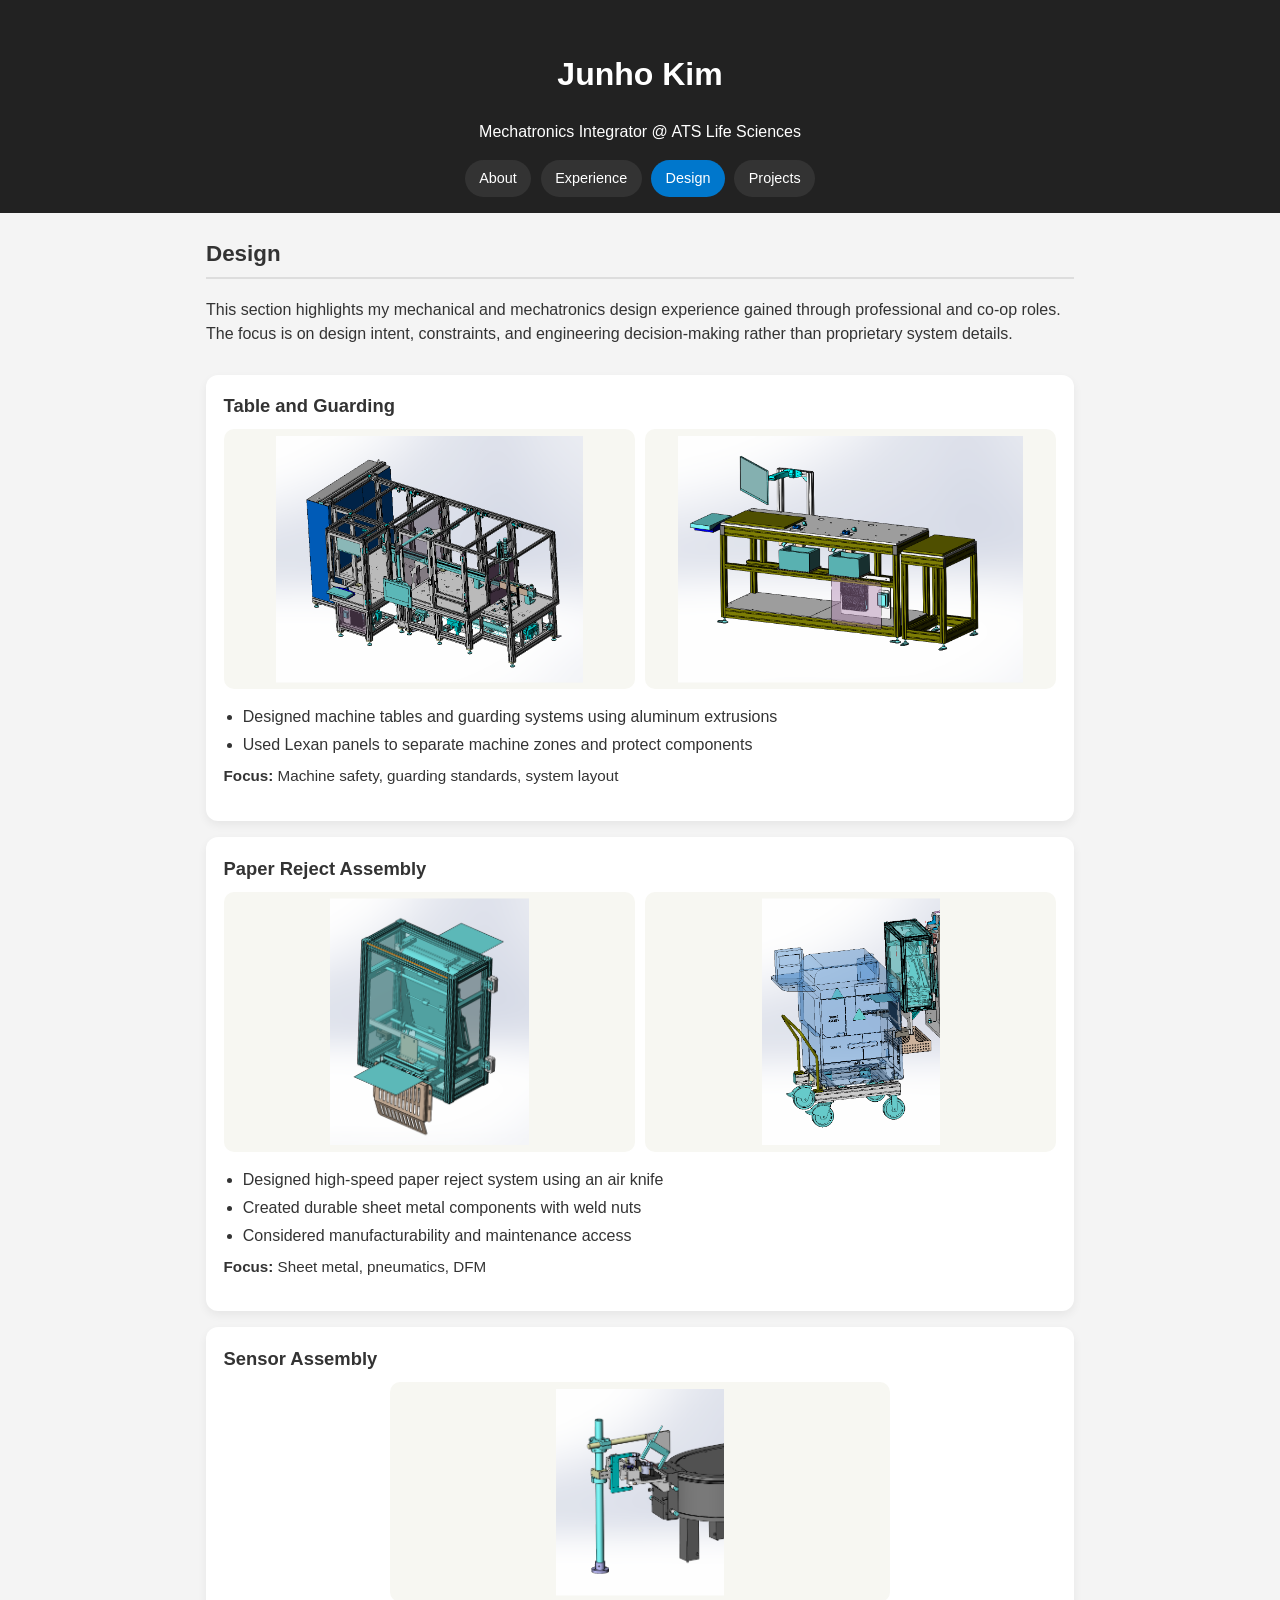
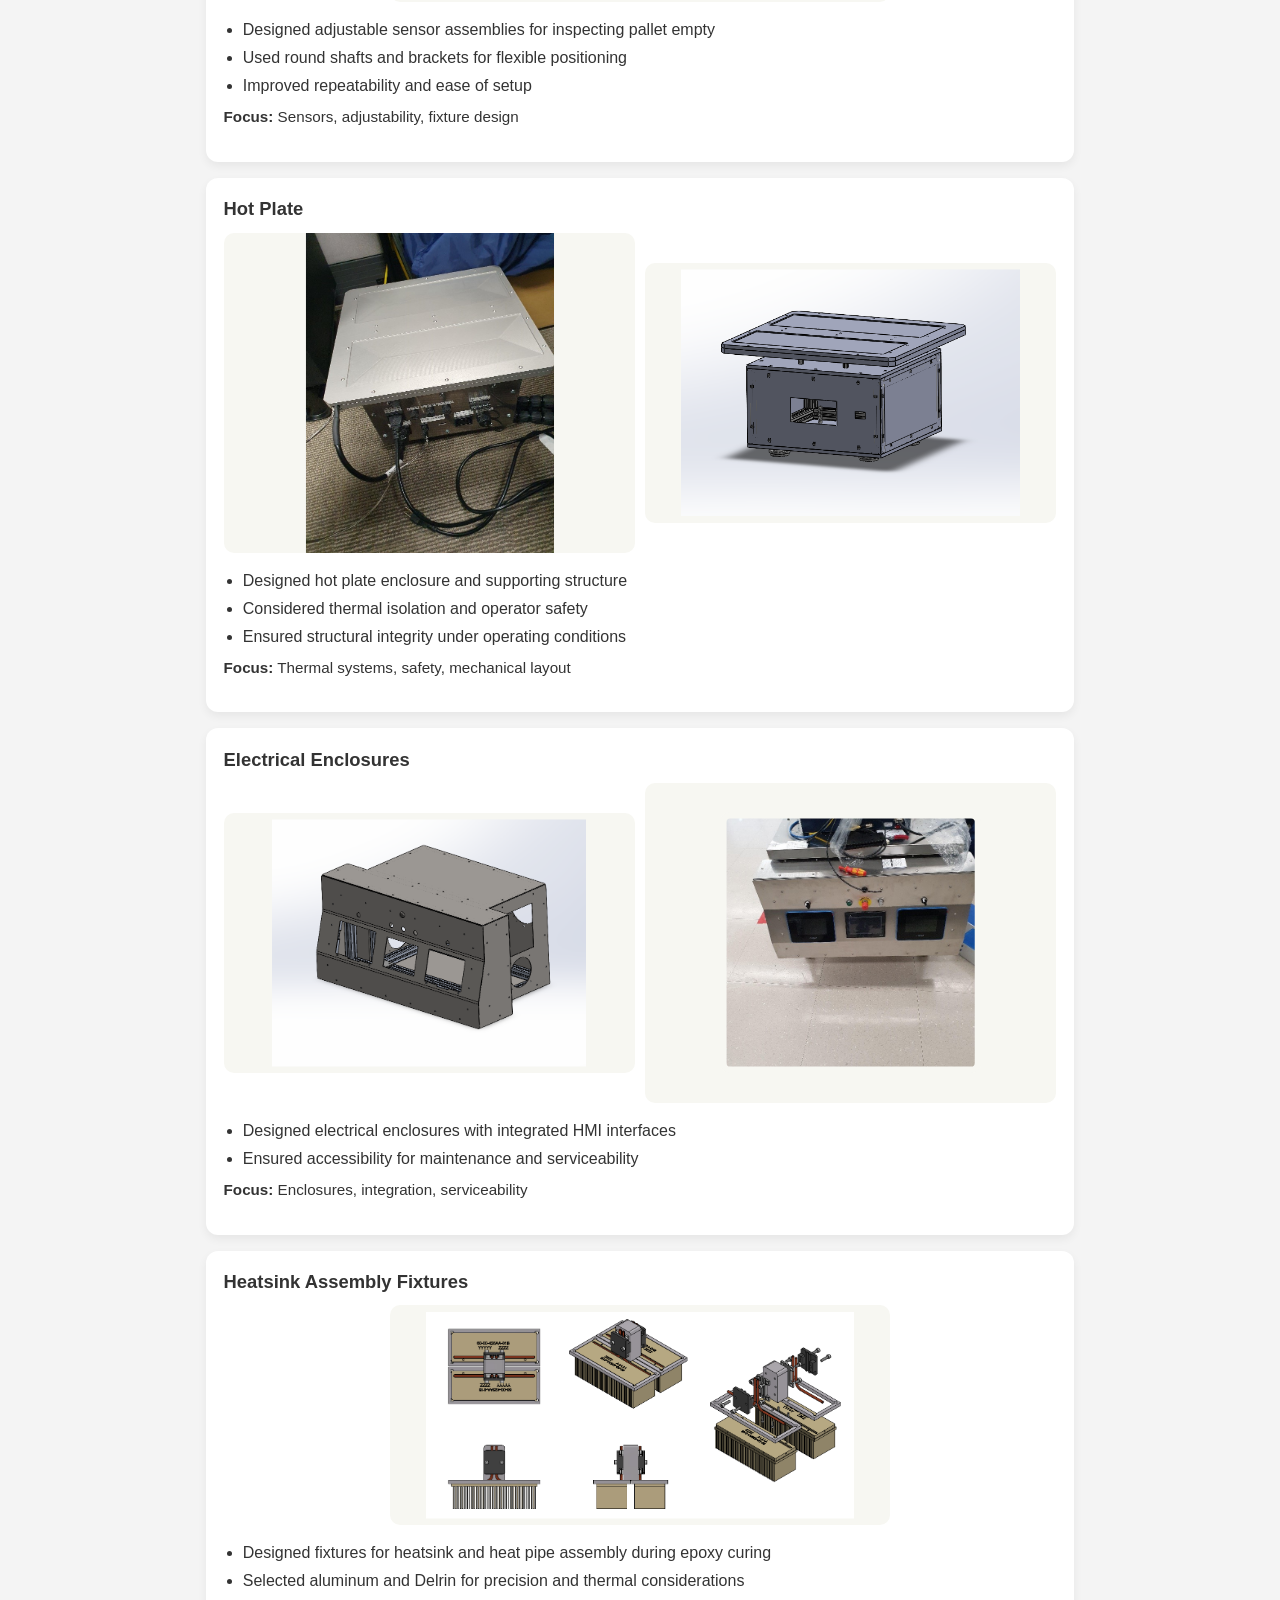
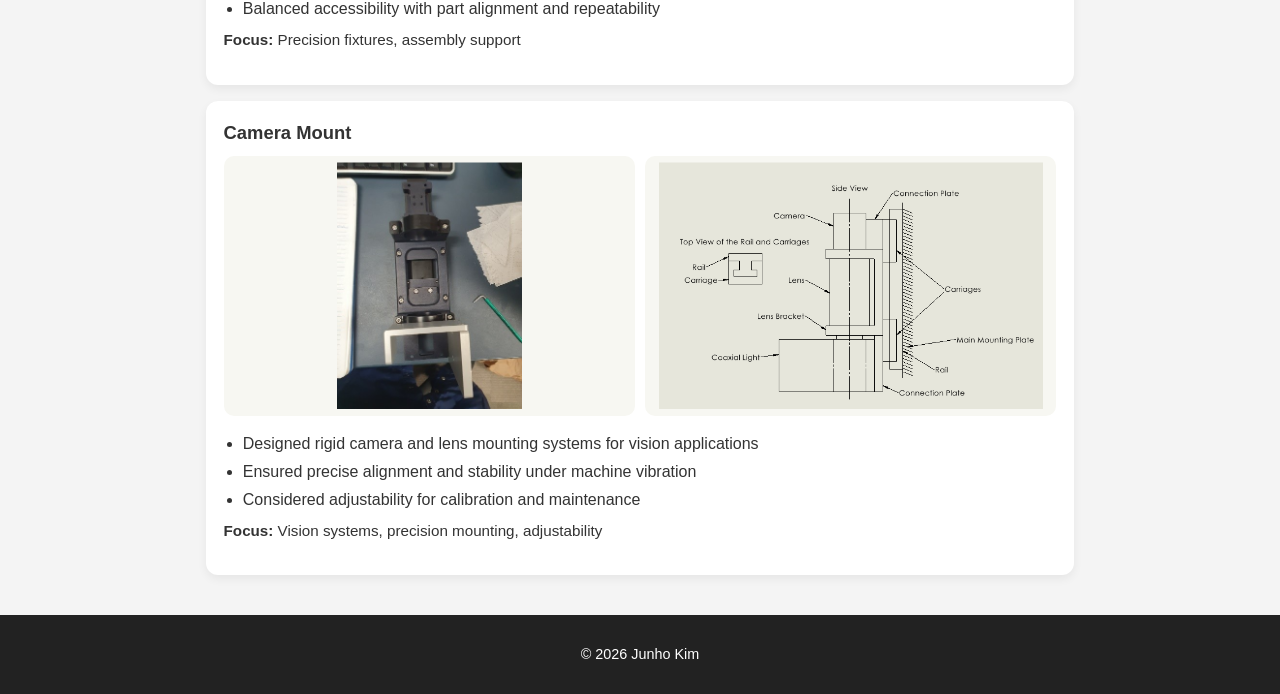
==== design.html @ 7c8ccdce "initial save" ====
<!DOCTYPE html>
<html lang="en">
<head>
  <meta charset="UTF-8" />
  <title>Junho Kim | Design</title>
  <meta name="viewport" content="width=device-width, initial-scale=1.0" />
  <link rel="icon" href="favicon.ico">
  <link rel="stylesheet" href="style.css">
</head>

<body>
  <header>
    <h1>Junho Kim</h1>
    <p>Mechatronics Integrator @ ATS Life Sciences</p>

    <nav>
      <a class="tab" href="index.html">About</a>
      <a class="tab" href="experience.html">Experience</a>
      <a class="tab active" href="design.html">Design</a>
      <a class="tab" href="projects.html">Projects</a>
    </nav>
  </header>

  <main>
    <section>
      <h2>Design</h2>
      <p>
        This section highlights my mechanical and mechatronics design experience
        gained through professional and co-op roles. The focus is on design
        intent, constraints, and engineering decision-making rather than
        proprietary system details.
      </p>
    </section>

    <section>
      <div class="card">  <!-- Table and Guarding -->
        <h3>Table and Guarding</h3>
        <div class="image-row">
          <a href="#img-table-1">
            <img src="images/table-guarding-1.png" alt="Table and guarding image 1">
          </a>
          <a href="#img-table-2">
            <img src="images/table-guarding-2.png" alt="Table and guarding image 2">
          </a>
        </div>
        <ul>
          <li>Designed machine tables and guarding systems using aluminum extrusions</li>
          <li>Used Lexan panels to separate machine zones and protect components</li>
        </ul>
        <p><strong>Focus:</strong> Machine safety, guarding standards, system layout</p>
      </div>

      <div class="card">  <!-- Paper Reject -->
        <h3>Paper Reject Assembly</h3>
        <div class="image-row">
          <a href="#img-paper-1">
            <img src="images/Paper-Reject-1.png" alt="Paper reject assembly image 1">
          </a>
          <a href="#img-paper-2">
            <img src="images/Paper-Reject-2.png" alt="Paper reject assembly image 2">
          </a>
        </div>
        <ul>
          <li>Designed high-speed paper reject system using an air knife</li>
          <li>Created durable sheet metal components with weld nuts</li>
          <li>Considered manufacturability and maintenance access</li>
        </ul>
        <p><strong>Focus:</strong> Sheet metal, pneumatics, DFM</p>
      </div>

      <div class="card">  <!-- Sensor Assembly -->
        <h3>Sensor Assembly</h3>
        <a href="#img-sensor">
          <img class="design-image" src="images/Empty-sensor-2.png" alt="Sensor fixture assembly">
        </a>
        <ul>
          <li>Designed adjustable sensor assemblies for inspecting pallet empty</li>
          <li>Used round shafts and brackets for flexible positioning</li>
          <li>Improved repeatability and ease of setup</li>
        </ul>
        <p><strong>Focus:</strong> Sensors, adjustability, fixture design</p>
      </div>

      <div class="card"> <!-- Hot Plate -->
        <h3>Hot Plate</h3>
        <div class="image-row">
          <a href="#img-hotplate-1" class="rotated-frame">
            <img src="images/Hot-Plate-1.jpg" alt="Hot Plate image 1">
          </a>
          <a href="#img-hotplate-2">
            <img src="images/Hot-Plate-2.png" alt="Hot Plate image 2">
          </a>
        </div>
        <ul>
          <li>Designed hot plate enclosure and supporting structure</li>
          <li>Considered thermal isolation and operator safety</li>
          <li>Ensured structural integrity under operating conditions</li>
        </ul>
        <p><strong>Focus:</strong> Thermal systems, safety, mechanical layout</p>
      </div>

      <div class="card">  <!-- Electrical enclosures -->
        <h3>Electrical Enclosures</h3> 
        <div class="image-row">
          <a href="#img-electrical-1">
            <img src="images/electrical-enclosure-1.png" alt="Electrical enclosures image 1">
          </a>
          <a href="#img-electrical-2" class="rotated-frame">
            <img src="images/electrical-enclosure-2.jpg" alt="Electrical enclosures image 2">
          </a>
        </div>
        <ul>
          <li>Designed electrical enclosures with integrated HMI interfaces</li>
          <li>Ensured accessibility for maintenance and serviceability</li>
        </ul>
        <p><strong>Focus:</strong> Enclosures, integration, serviceability</p>
      </div>

      <div class="card">  <!-- Heatsink -->
        <h3>Heatsink Assembly Fixtures</h3>
        <a href="#img-heatsink">
          <img class="design-image" src="images/Heatsink.png" alt="Heatsink assembly fixture">
        </a>
        <ul>
          <li>Designed fixtures for heatsink and heat pipe assembly during epoxy curing</li>
          <li>Selected aluminum and Delrin for precision and thermal considerations</li>
          <li>Balanced accessibility with part alignment and repeatability</li>
        </ul>
        <p><strong>Focus:</strong> Precision fixtures, assembly support</p>
      </div>

      <div class="card">  <!-- Camera Mount -->
        <h3>Camera Mount</h3>
        <div class="image-row">
          <a href="#img-camera-1">
            <img class="main-photo" src="images/Camera-mount-1.jpg" alt="Camera mount front view">
          </a>
          <a href="#img-camera-2">
            <img class="diagram-photo" src="images/camera-mount-2.png" alt="Camera mount components">
          </a>
        </div>
        <ul>
          <li>Designed rigid camera and lens mounting systems for vision applications</li>
          <li>Ensured precise alignment and stability under machine vibration</li>
          <li>Considered adjustability for calibration and maintenance</li>
        </ul>
        <p><strong>Focus:</strong> Vision systems, precision mounting, adjustability</p>
      </div>
    </section>
  </main>

  <footer>
    <p>© 2026 Junho Kim</p>
  </footer>

  <div id="img-table-1" class="lightbox">
    <div class="lightbox-content">
      <a href="#" class="close">&times;</a>
      <img src="images/table-guarding-1.png" alt="Table and guarding image 1">
    </div>
  </div>

  <div id="img-table-2" class="lightbox">
    <div class="lightbox-content">
      <a href="#" class="close">&times;</a>
      <img src="images/table-guarding-2.png" alt="Table and guarding image 2">
    </div>
  </div>

  <div id="img-paper-1" class="lightbox">
    <div class="lightbox-content">
      <a href="#" class="close">&times;</a>
      <img src="images/Paper-Reject-1.png" alt="Paper reject assembly image 1">
    </div>
  </div>

  <div id="img-paper-2" class="lightbox">
    <div class="lightbox-content">
      <a href="#" class="close">&times;</a>
      <img src="images/Paper-Reject-2.png" alt="Paper reject assembly image 2">
    </div>
  </div>

  <div id="img-sensor" class="lightbox">
    <div class="lightbox-content">
      <a href="#" class="close">&times;</a>
      <img src="images/Empty-sensor-2.png" alt="Sensor fixture assembly">
    </div>
  </div>

  <div id="img-hotplate-1" class="lightbox">
    <div class="lightbox-content">
      <a href="#" class="close">&times;</a>
      <img src="images/Hot-Plate-1.jpg" alt="Hot plate 1">
    </div>
  </div>

    <div id="img-hotplate-2" class="lightbox">
    <div class="lightbox-content">
      <a href="#" class="close">&times;</a>
      <img src="images/Hot-Plate-2.png" alt="Hot plate 2">
    </div>
  </div>

  <div id="img-electrical-1" class="lightbox">
    <div class="lightbox-content">
      <a href="#" class="close">&times;</a>
      <img src="images/electrical-enclosure-1.png" alt="Electrical enclosure 1">
    </div>
  </div>

    <div id="img-electrical-2" class="lightbox">
    <div class="lightbox-content">
      <a href="#" class="close">&times;</a>
      <img src="images/electrical-enclosure-2.jpg" alt="Electrical enclosure 2">
    </div>
  </div>

  <div id="img-heatsink" class="lightbox">
    <div class="lightbox-content">
      <a href="#" class="close">&times;</a>
      <img src="images/Heatsink.png" alt="Heatsink assembly fixture">
    </div>
  </div>

  <div id="img-camera-1" class="lightbox">
    <div class="lightbox-content">
      <a href="#" class="close">&times;</a>
      <img src="images/Camera-mount-1.jpg" alt="Camera mount front view">
    </div>
  </div>

  <div id="img-camera-2" class="lightbox">
    <div class="lightbox-content">
      <a href="#" class="close">&times;</a>
      <img src="images/camera-mount-2.png" alt="Camera mount components">
    </div>
  </div>
</body>
</html>
---- style.css ----
*,
*::before,
*::after {
  box-sizing: border-box;
}

body {
  margin: 0;
  font-family: Arial, sans-serif;
  line-height: 1.5;
  color: #333;
  background-color: #f4f4f4;
}

a {
  color: #0077cc;
  text-decoration: none;
}

a:hover {
  text-decoration: underline;
}

img {
  display: block;
  width: 100%;
  border-radius: 10px;
}

header {
  background-color: #222;
  color: #fff;
  padding: 1.8rem 1rem 1rem;
  text-align: center;
}

nav {
  margin-top: 1rem;
  display: flex;
  justify-content: center;
  gap: 0.6rem;
  flex-wrap: wrap;
}

.tab {
  padding: 0.5rem 0.9rem;
  font-size: 0.9rem;
  border-radius: 999px;
  background-color: #333;
  color: #fff;
  transition: 0.2s ease;
}

.tab:hover {
  background-color: #444;
  transform: translateY(-1px);
  text-decoration: none;
}

.tab.active {
  background-color: #0077cc;
}

main {
  max-width: 900px;
  margin: auto;
  padding: 1.5rem 1rem;
}

section + section {
  margin-top: 1.8rem;
}

section h2 {
  margin-top: 0;
  padding-bottom: 0.4rem;
  border-bottom: 2px solid #ddd;
  font-size: 1.4rem;
}

.card {
  margin: 1rem 0;
  padding: 1.1rem;
  background-color: #fff;
  border-radius: 12px;
  box-shadow: 0 4px 10px rgba(0, 0, 0, 0.06);
}

.card h3 {
  margin: 0 0 0.6rem;
  font-size: 1.15rem;
}

.card ul {
  margin: 0.6rem 0 0 1.2rem;
  padding: 0;
}

.card li + li {
  margin-top: 0.25rem;
}

.card p {
  margin-top: 0.5rem;
  font-size: 0.95rem;
}

.design-image {
  width: 100%;
  max-width: 500px;
  margin: 0.6rem auto 1rem;
  height: 220px;
  object-fit: contain;
  background-color: #f7f7f2;
  padding: 0.4rem;
}

.image-row {
  display: grid;
  grid-template-columns: 1fr 1fr;
  gap: 0.6rem;
  margin: 0.6rem 0 1rem;
  justify-items: center;
  align-items: center;
}

.image-row a {
  display: flex;
  justify-content: center;
  align-items: center;
  width: 100%;
}

.image-row img {
  width: 100%;
  max-width: 420px;
  height: 260px;
  object-fit: contain;
  background-color: #f7f7f2;
  padding: 0.4rem;
}

.image-stack {
  display: flex;
  flex-direction: column;
  gap: 0.5rem;
  margin: 0.6rem 0 1rem;
  align-items: center;
}

.image-stack img {
  width: 70%;
  max-width: 500px;
}

.main-photo {
  height: 200px;
  object-fit: contain;
  background-color: #f7f7f2;
  padding: 0.3rem;
}

.diagram-photo {
  height: 140px;
  object-fit: contain;
  background-color: #f7f7f2;
  padding: 0.3rem;
}

.rotated-frame {
  width: 100%;
  max-width: 420px;
  height: 320px;
  display: flex;
  justify-content: center;
  align-items: center;
  margin: 0 auto;
  background-color: #f7f7f2;
  border-radius: 10px;
  overflow: hidden;
  padding: 0.4rem;
}

.rotated-frame img {
  width: auto;
  height: 85%;
  transform: rotate(90deg);
  transform-origin: center;
}

.image-row a img,
.image-stack a img,
.card > a img {
  cursor: pointer;
  transition: opacity 0.2s ease;
}

.image-row a:hover img,
.image-stack a:hover img,
.card > a:hover img {
  opacity: 0.85;
}

.lightbox {
  display: none;
  position: fixed;
  inset: 0;
  background: rgba(0, 0, 0, 0.88);
  z-index: 1000;
  padding: 2rem 1rem;
}

.lightbox:target {
  display: flex;
  justify-content: center;
  align-items: center;
}

.lightbox-content {
  position: relative;
  width: 100%;
  max-width: 1000px;
  max-height: 90vh;
  display: flex;
  justify-content: center;
  align-items: center;
}

.lightbox-content img {
  width: auto;
  max-width: 100%;
  max-height: 90vh;
  height: auto;
  object-fit: contain;
  border-radius: 12px;
  background-color: #fff;
  padding: 0.5rem;
}

.close {
  position: absolute;
  top: -12px;
  right: -12px;
  width: 40px;
  height: 40px;
  border-radius: 999px;
  background: rgba(0, 0, 0, 0.75);
  color: #fff;
  font-size: 1.8rem;
  line-height: 40px;
  text-align: center;
  text-decoration: none;
  font-weight: bold;
}

.close:hover {
  background: rgba(255, 255, 255, 0.2);
  text-decoration: none;
}

footer {
  padding: 0.9rem;
  text-align: center;
  background-color: #222;
  color: #fff;
  font-size: 0.9rem;
}

@media (max-width: 700px) {
  .image-row {
    grid-template-columns: 1fr;
  }

  .image-row img,
  .design-image,
  .main-photo,
  .diagram-photo {
    width: 100%;
    height: auto;
  }

  .image-stack img {
    width: 100%;
  }

  .close {
    top: 8px;
    right: 8px;
  }
}
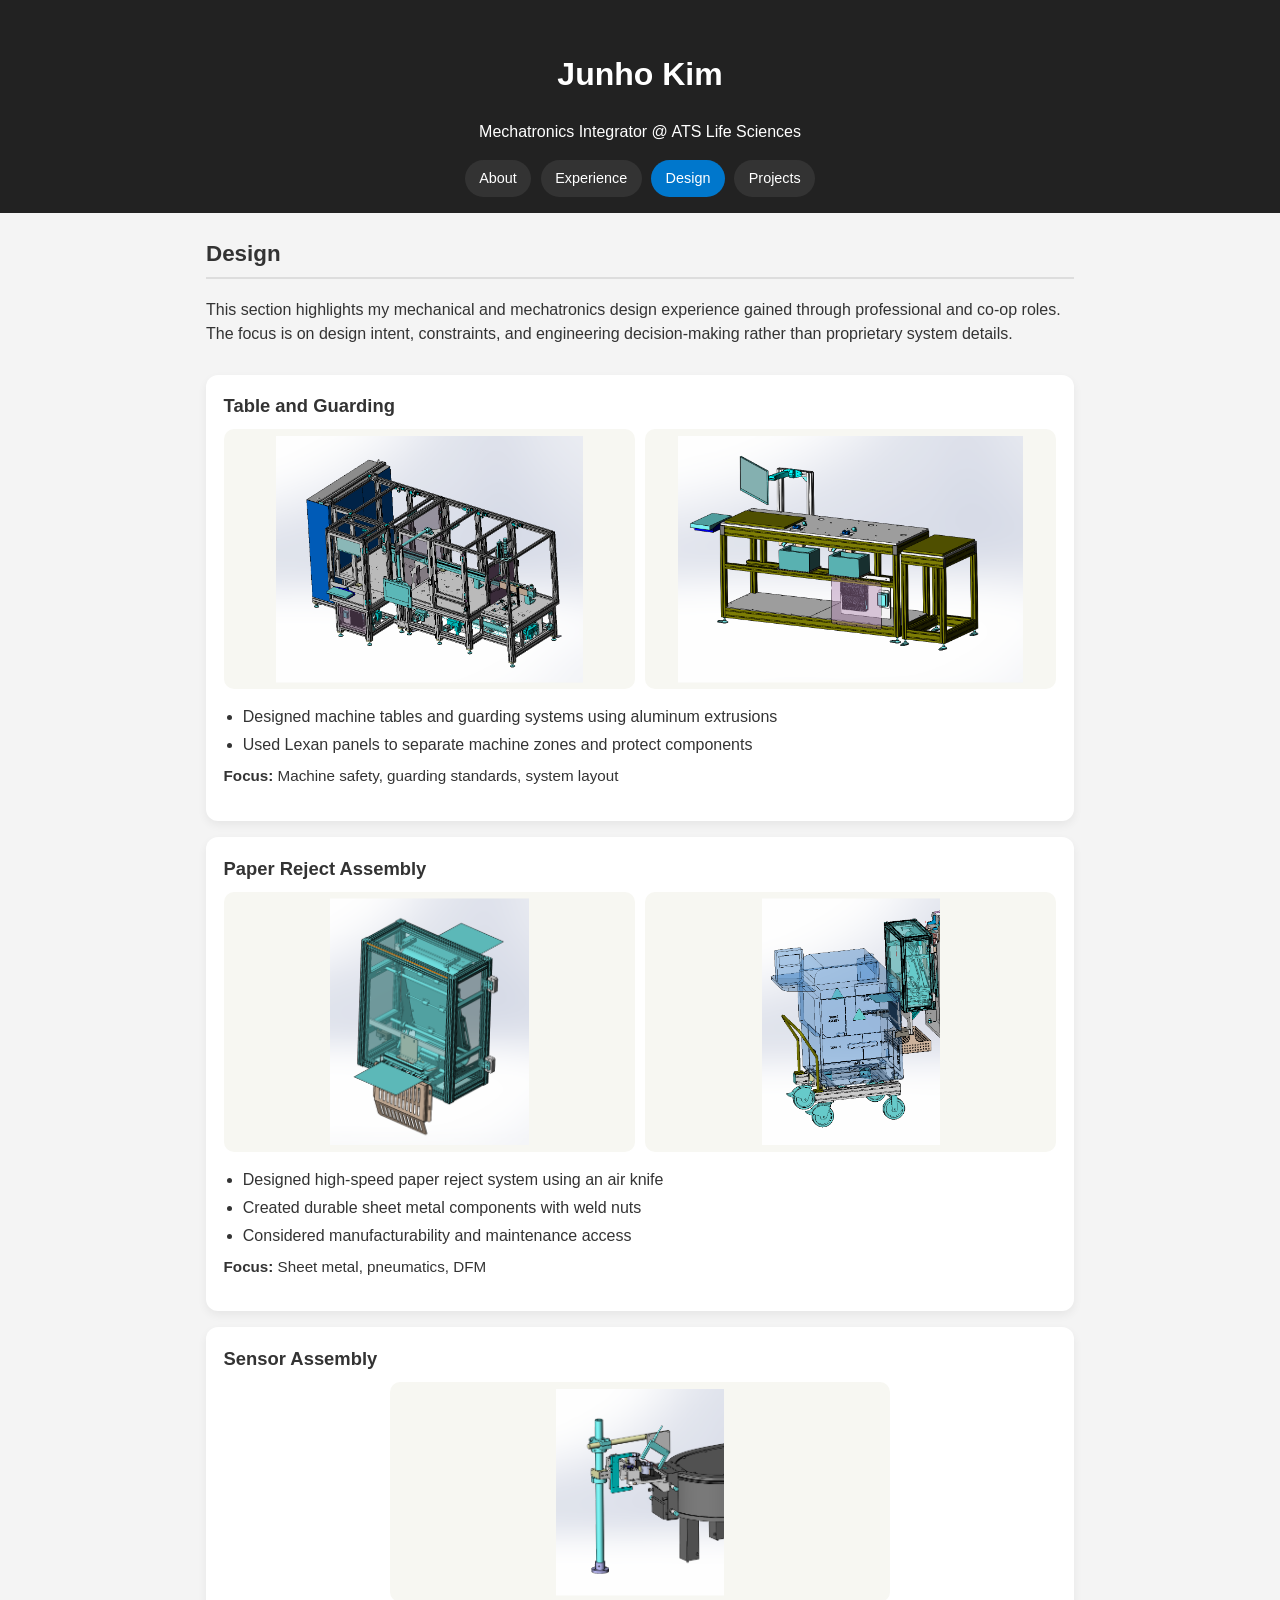
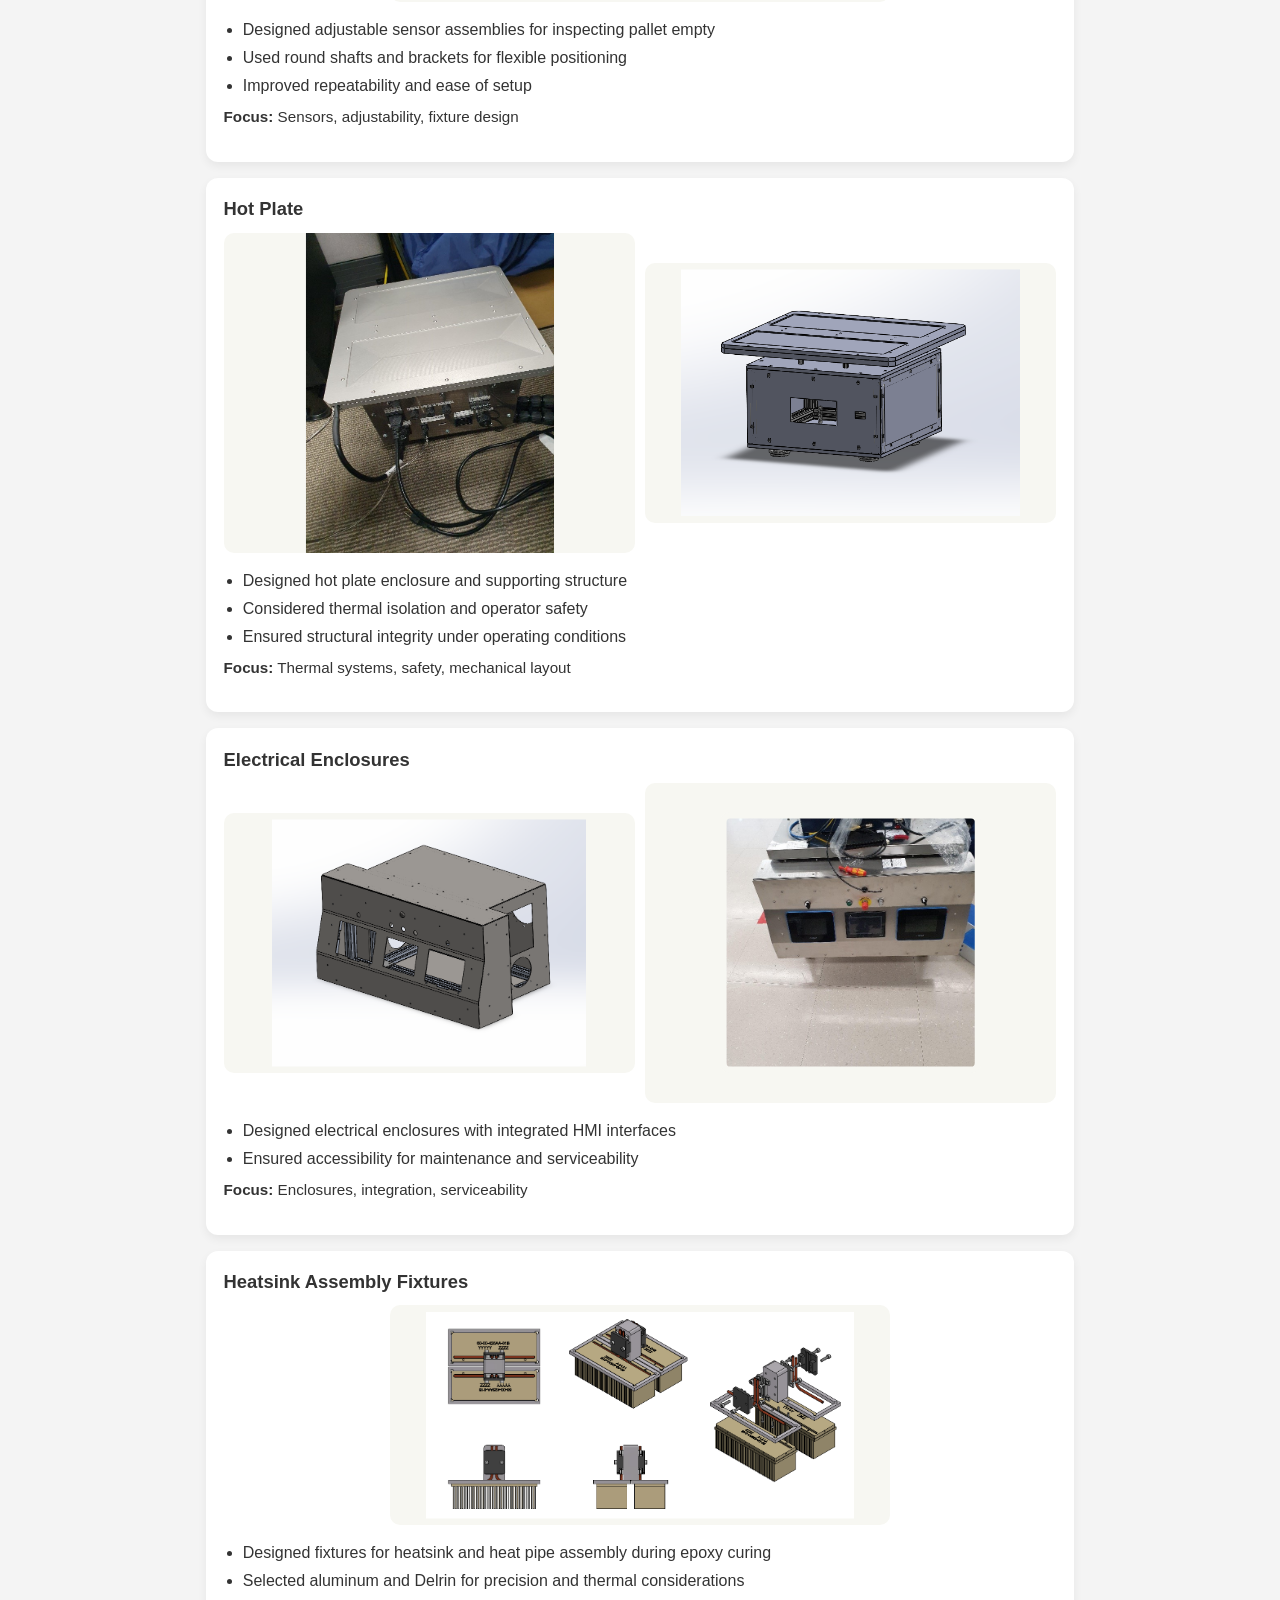
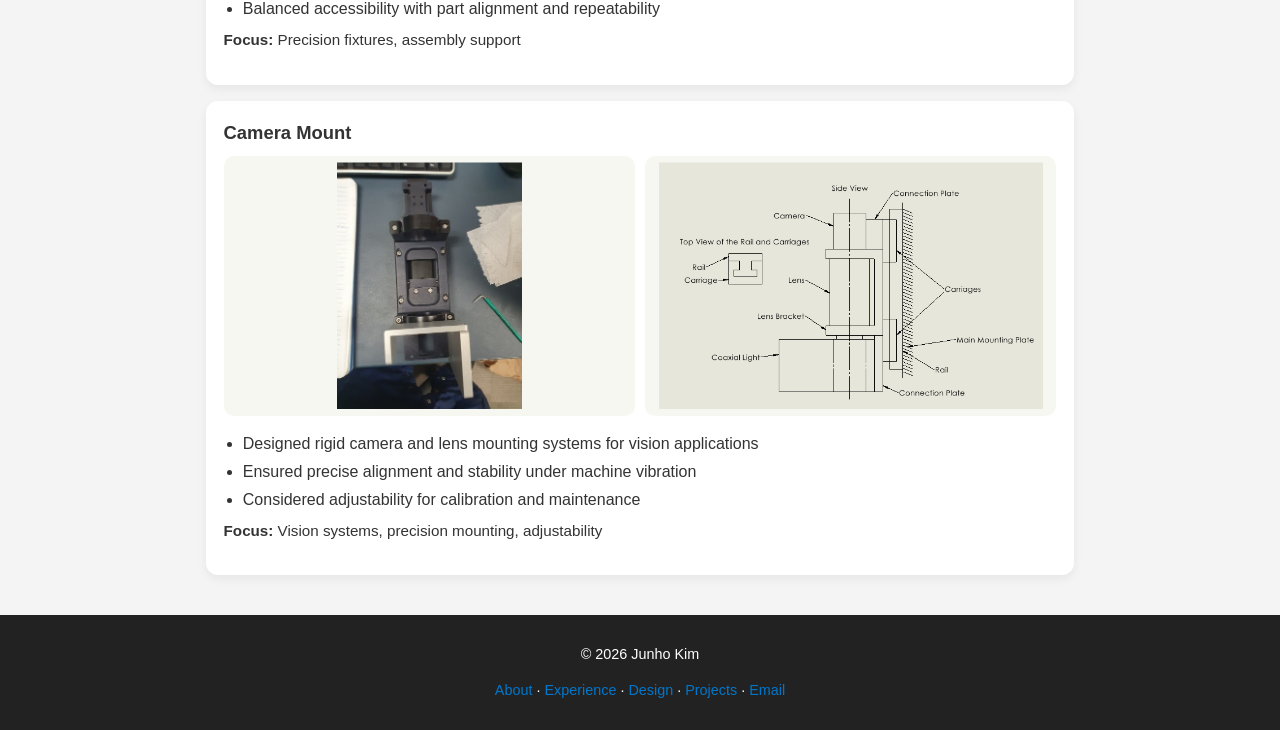
==== commit 325d3336: "footer update" ====
--- a/design.html
+++ b/design.html
@@ -151,6 +151,13 @@
 
   <footer>
     <p>© 2026 Junho Kim</p>
+    <p>
+      <a href="index.html">About</a> ·
+      <a href="experience.html">Experience</a> ·
+      <a href="design.html">Design</a> ·
+      <a href="projects.html">Projects</a> ·
+      <a href="mailto:j572kim@uwaterloo.ca">Email</a>
+    </p>
   </footer>
 
   <div id="img-table-1" class="lightbox">
--- a/style.css
+++ b/style.css
@@ -117,7 +117,7 @@
 
 .image-row {
   display: grid;
-  grid-template-columns: 1fr 1fr;
+  grid-template-columns: repeat(auto-fit, minmax(220px, 1fr));
   gap: 0.6rem;
   margin: 0.6rem 0 1rem;
   justify-items: center;
@@ -190,14 +190,16 @@
 
 .image-row a img,
 .image-stack a img,
-.card > a img {
+.card > a img,
+.rotated-frame img {
   cursor: pointer;
   transition: opacity 0.2s ease;
 }
 
 .image-row a:hover img,
 .image-stack a:hover img,
-.card > a:hover img {
+.card > a:hover img,
+.rotated-frame:hover img {
   opacity: 0.85;
 }
 
@@ -283,6 +285,11 @@
     width: 100%;
   }
 
+  .rotated-frame {
+    height: 260px;
+    max-width: 100%;
+  }
+
   .close {
     top: 8px;
     right: 8px;
